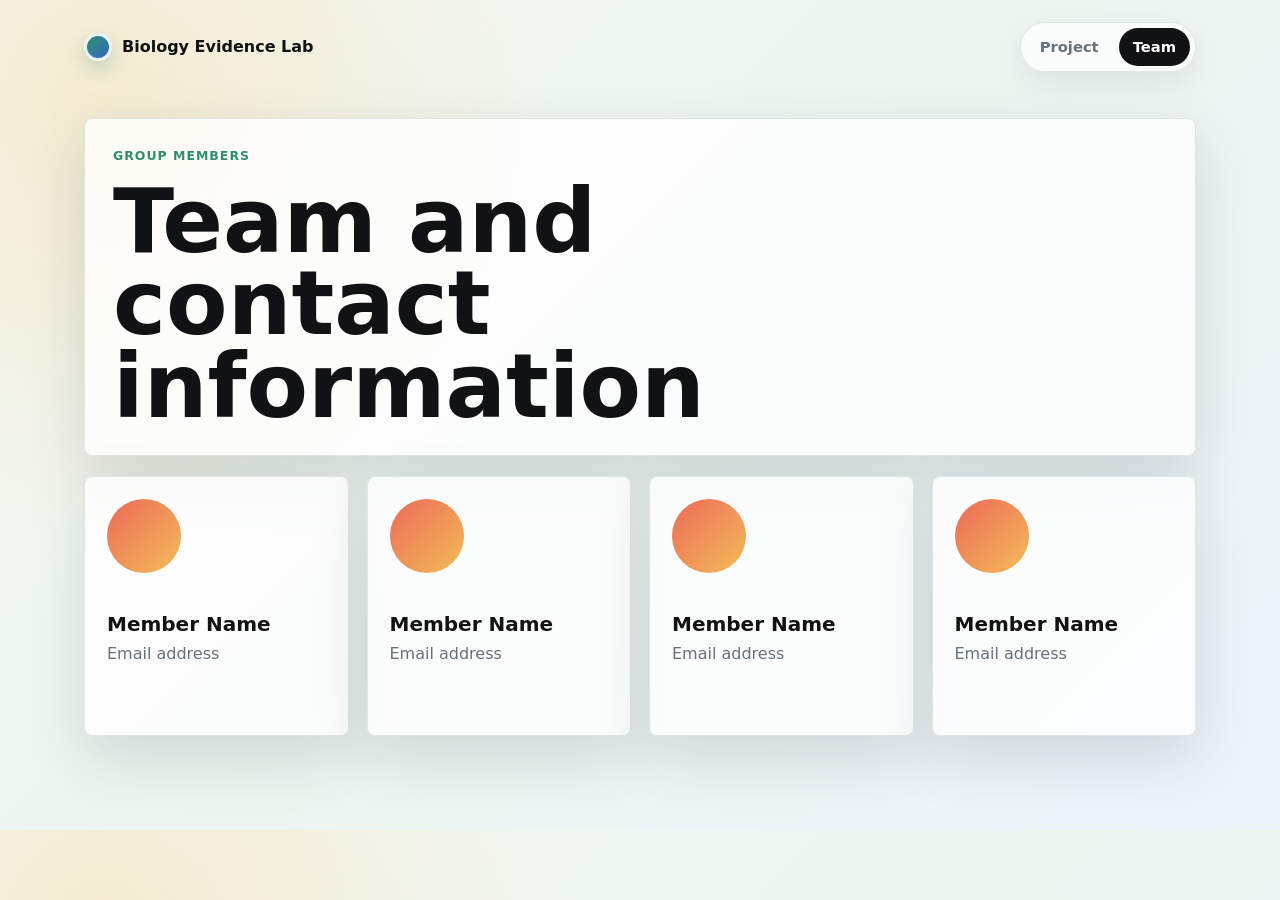
==== team.html @ 5bb8af8d "Build biology project site scaffold" ====
<!doctype html>
<html lang="en">
  <head>
    <meta charset="utf-8">
    <meta name="viewport" content="width=device-width, initial-scale=1">
    <title>Team | Biology Misinformation Project</title>
    <link rel="stylesheet" href="styles.css">
  </head>
  <body>
    <header class="site-header">
      <a class="brand" href="index.html">
        <span class="brand-mark"></span>
        <span>Biology Evidence Lab</span>
      </a>
      <nav class="nav-links" aria-label="Primary navigation">
        <a href="index.html">Project</a>
        <a href="team.html" aria-current="page">Team</a>
      </nav>
    </header>

    <main>
      <section class="page-hero">
        <p class="eyebrow">Group members</p>
        <h1>Team and contact information</h1>
      </section>

      <section class="team-grid" aria-label="Team member cards">
        <article class="member-card">
          <span class="member-avatar"></span>
          <h2>Member Name</h2>
          <p>Email address</p>
        </article>
        <article class="member-card">
          <span class="member-avatar"></span>
          <h2>Member Name</h2>
          <p>Email address</p>
        </article>
        <article class="member-card">
          <span class="member-avatar"></span>
          <h2>Member Name</h2>
          <p>Email address</p>
        </article>
        <article class="member-card">
          <span class="member-avatar"></span>
          <h2>Member Name</h2>
          <p>Email address</p>
        </article>
      </section>
    </main>
  </body>
</html>
---- styles.css ----
:root {
  --ink: #101214;
  --muted: #65717d;
  --paper: #f7f8f4;
  --panel: #ffffff;
  --line: #dce3df;
  --green: #2f8f6b;
  --blue: #3268c6;
  --coral: #ed6a5a;
  --gold: #f2bc57;
  --shadow: 0 22px 60px rgba(22, 35, 42, 0.14);
}

* {
  box-sizing: border-box;
}

html {
  scroll-behavior: smooth;
}

body {
  margin: 0;
  background:
    radial-gradient(circle at 8% 12%, rgba(242, 188, 87, 0.22), transparent 28rem),
    linear-gradient(135deg, #f7f8f4 0%, #edf5f0 48%, #eef3fb 100%);
  color: var(--ink);
  font-family: Inter, ui-sans-serif, system-ui, -apple-system, BlinkMacSystemFont, "Segoe UI", sans-serif;
  line-height: 1.5;
}

a {
  color: inherit;
  text-decoration: none;
}

.site-header {
  align-items: center;
  display: flex;
  justify-content: space-between;
  margin: 0 auto;
  max-width: 1160px;
  padding: 22px 24px;
}

.brand,
.nav-links {
  align-items: center;
  display: flex;
}

.brand {
  font-weight: 800;
  gap: 10px;
}

.brand-mark {
  background:
    linear-gradient(135deg, var(--green), var(--blue));
  border: 3px solid rgba(255, 255, 255, 0.9);
  border-radius: 999px;
  box-shadow: 0 8px 18px rgba(47, 143, 107, 0.28);
  height: 28px;
  width: 28px;
}

.nav-links {
  background: rgba(255, 255, 255, 0.7);
  border: 1px solid rgba(220, 227, 223, 0.8);
  border-radius: 999px;
  box-shadow: 0 12px 30px rgba(22, 35, 42, 0.08);
  gap: 6px;
  padding: 5px;
}

.nav-links a {
  border-radius: 999px;
  color: var(--muted);
  font-size: 0.92rem;
  font-weight: 750;
  padding: 8px 14px;
}

.nav-links a[aria-current="page"] {
  background: var(--ink);
  color: #fff;
}

main {
  margin: 0 auto;
  max-width: 1160px;
  padding: 24px;
}

.hero {
  align-items: stretch;
  display: grid;
  gap: 24px;
  grid-template-columns: minmax(0, 1.35fr) minmax(280px, 0.65fr);
  min-height: 520px;
}

.hero-content,
.hero-panel,
.page-hero,
.feature-panel,
.social-preview,
.content-card,
.member-card {
  background: rgba(255, 255, 255, 0.78);
  border: 1px solid rgba(220, 227, 223, 0.9);
  box-shadow: var(--shadow);
}

.hero-content {
  border-radius: 8px;
  display: flex;
  flex-direction: column;
  justify-content: center;
  overflow: hidden;
  padding: clamp(34px, 7vw, 76px);
  position: relative;
}

.hero-content::after {
  background:
    linear-gradient(90deg, var(--green), var(--blue), var(--coral), var(--gold));
  bottom: 0;
  content: "";
  height: 10px;
  left: 0;
  position: absolute;
  right: 0;
}

.eyebrow {
  color: var(--green);
  font-size: 0.78rem;
  font-weight: 850;
  letter-spacing: 0.08em;
  margin: 0 0 14px;
  text-transform: uppercase;
}

h1,
h2,
h3,
p {
  margin-top: 0;
}

h1 {
  font-size: clamp(3rem, 8vw, 6.7rem);
  letter-spacing: 0;
  line-height: 0.92;
  margin-bottom: 22px;
  max-width: 780px;
}

h2 {
  font-size: clamp(1.9rem, 4vw, 3.2rem);
  line-height: 1;
  margin-bottom: 0;
}

h3 {
  font-size: 1.25rem;
  margin-bottom: 18px;
}

.hero-copy {
  color: #3b4650;
  font-size: clamp(1.04rem, 2vw, 1.28rem);
  max-width: 660px;
}

.hero-actions {
  display: flex;
  flex-wrap: wrap;
  gap: 12px;
  margin-top: 22px;
}

.button {
  border-radius: 999px;
  font-weight: 850;
  padding: 12px 18px;
}

.button.primary {
  background: var(--ink);
  color: #fff;
}

.button.secondary {
  background: #fff;
  border: 1px solid var(--line);
  color: var(--ink);
}

.hero-panel {
  border-radius: 8px;
  display: grid;
  gap: 14px;
  padding: 20px;
}

.signal-card {
  background: linear-gradient(135deg, #ffffff, #f1f7f4);
  border: 1px solid var(--line);
  border-radius: 8px;
  display: flex;
  flex-direction: column;
  justify-content: space-between;
  min-height: 140px;
  padding: 18px;
}

.signal-label,
.card-number,
.metric-label,
.social-topbar small {
  color: var(--muted);
  font-size: 0.78rem;
  font-weight: 800;
  text-transform: uppercase;
}

.signal-value {
  font-size: 1.45rem;
  font-weight: 850;
}

.section-grid {
  display: grid;
  gap: 18px;
  grid-template-columns: repeat(2, minmax(0, 1fr));
  padding: 56px 0 24px;
}

.section-heading {
  grid-column: 1 / -1;
  margin-bottom: 6px;
}

.content-card {
  border-radius: 8px;
  min-height: 260px;
  padding: 24px;
}

.content-card.wide {
  grid-column: span 2;
}

.card-number {
  display: block;
  margin-bottom: 26px;
}

.placeholder-block,
.placeholder-line,
.reference-list span,
.social-footer span {
  background: linear-gradient(90deg, rgba(50, 104, 198, 0.12), rgba(47, 143, 107, 0.18));
  border-radius: 999px;
}

.placeholder-block {
  border-radius: 8px;
  height: 92px;
  margin-bottom: 20px;
}

.placeholder-line {
  height: 14px;
  margin-bottom: 12px;
  width: 100%;
}

.placeholder-line.medium {
  width: 72%;
}

.placeholder-line.short {
  width: 42%;
}

.metric-shell {
  align-items: center;
  border: 1px dashed rgba(47, 143, 107, 0.55);
  border-radius: 8px;
  display: flex;
  flex-direction: column;
  justify-content: center;
  min-height: 136px;
}

.metric-value {
  color: var(--blue);
  font-size: 3.4rem;
  font-weight: 900;
  line-height: 1;
}

.evidence-list {
  border: 1px solid var(--line);
  border-radius: 8px;
  overflow: hidden;
}

.evidence-row {
  display: grid;
  gap: 1px;
  grid-template-columns: 1.3fr 0.8fr 1.4fr;
}

.evidence-row span {
  background: #f3f7f5;
  color: var(--muted);
  font-size: 0.82rem;
  font-weight: 800;
  min-height: 48px;
  padding: 14px;
}

.evidence-row.empty span {
  background: #fff;
}

.split-section {
  display: grid;
  gap: 18px;
  grid-template-columns: 1fr 1fr;
  padding: 28px 0 70px;
}

.feature-panel,
.social-preview,
.page-hero {
  border-radius: 8px;
  padding: 28px;
}

.reference-list {
  margin: 28px 0 0;
  padding-left: 24px;
}

.reference-list li {
  color: var(--muted);
  margin-bottom: 18px;
  padding-left: 8px;
}

.reference-list span {
  display: block;
  height: 13px;
  margin-top: 6px;
  width: 86%;
}

.social-preview {
  background: #101214;
  color: #fff;
}

.social-topbar {
  align-items: center;
  display: flex;
  gap: 12px;
}

.avatar,
.member-avatar {
  background: linear-gradient(135deg, var(--coral), var(--gold));
  border-radius: 999px;
  display: inline-block;
}

.avatar {
  height: 42px;
  width: 42px;
}

.social-body {
  background: rgba(255, 255, 255, 0.08);
  border-radius: 8px;
  margin: 28px 0;
  padding: 28px;
}

.social-footer {
  display: flex;
  gap: 10px;
}

.social-footer span {
  height: 10px;
  width: 54px;
}

.page-hero {
  margin-bottom: 20px;
}

.page-hero h1 {
  font-size: clamp(2.7rem, 7vw, 5.7rem);
  margin-bottom: 0;
}

.team-grid {
  display: grid;
  gap: 18px;
  grid-template-columns: repeat(4, minmax(0, 1fr));
  padding-bottom: 70px;
}

.member-card {
  border-radius: 8px;
  min-height: 260px;
  padding: 22px;
}

.member-avatar {
  height: 74px;
  margin-bottom: 34px;
  width: 74px;
}

.member-card h2 {
  font-size: 1.25rem;
  margin-bottom: 8px;
}

.member-card p {
  color: var(--muted);
  margin-bottom: 0;
}

@media (max-width: 860px) {
  .hero,
  .section-grid,
  .split-section,
  .team-grid {
    grid-template-columns: 1fr;
  }

  .content-card.wide {
    grid-column: auto;
  }

  .hero {
    min-height: auto;
  }
}

@media (max-width: 620px) {
  .site-header {
    align-items: flex-start;
    flex-direction: column;
    gap: 16px;
  }

  main {
    padding: 14px;
  }

  .hero-content,
  .hero-panel,
  .feature-panel,
  .social-preview,
  .page-hero,
  .content-card,
  .member-card {
    padding: 20px;
  }

  h1 {
    font-size: 3rem;
  }

  .evidence-row {
    grid-template-columns: 1fr;
  }
}
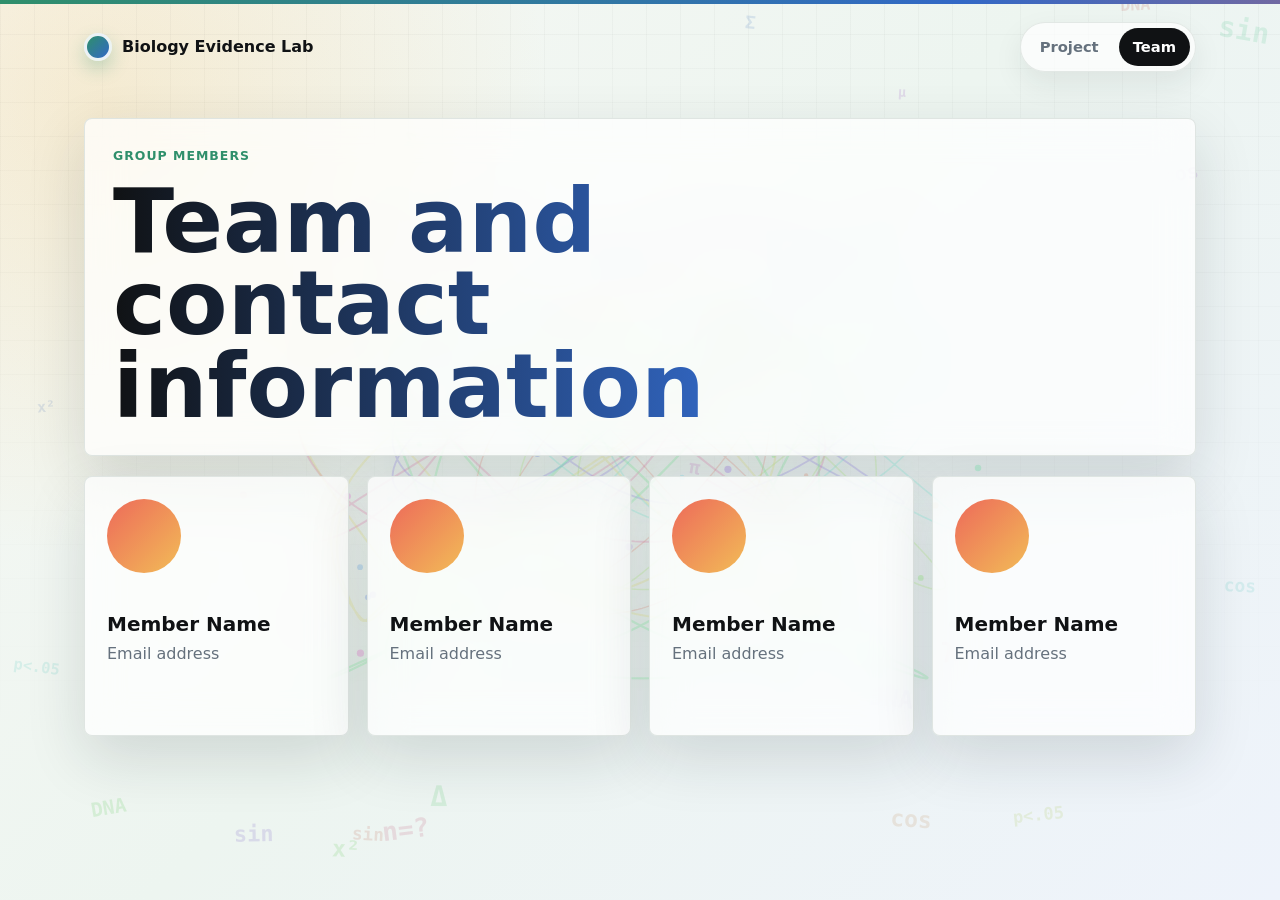
==== commit ad4453ba: "Add generative math visuals" ====
--- a/team.html
+++ b/team.html
@@ -7,6 +7,7 @@
     <link rel="stylesheet" href="styles.css">
   </head>
   <body>
+    <canvas id="mathscape" aria-hidden="true"></canvas>
     <header class="site-header">
       <a class="brand" href="index.html">
         <span class="brand-mark"></span>
@@ -47,5 +48,6 @@
         </article>
       </section>
     </main>
+    <script src="mathscape.js"></script>
   </body>
 </html>
--- a/styles.css
+++ b/styles.css
@@ -27,6 +27,45 @@
   color: var(--ink);
   font-family: Inter, ui-sans-serif, system-ui, -apple-system, BlinkMacSystemFont, "Segoe UI", sans-serif;
   line-height: 1.5;
+  min-height: 100vh;
+  overflow-x: hidden;
+}
+
+#mathscape {
+  height: 100%;
+  inset: 0;
+  mix-blend-mode: multiply;
+  opacity: 0.72;
+  pointer-events: none;
+  position: fixed;
+  width: 100%;
+  z-index: 0;
+}
+
+body::before {
+  background-image:
+    linear-gradient(rgba(16, 18, 20, 0.04) 1px, transparent 1px),
+    linear-gradient(90deg, rgba(16, 18, 20, 0.04) 1px, transparent 1px);
+  background-size: 34px 34px;
+  content: "";
+  inset: 0;
+  mask-image: linear-gradient(to bottom, rgba(0, 0, 0, 0.7), transparent 85%);
+  pointer-events: none;
+  position: fixed;
+  z-index: 0;
+}
+
+body::after {
+  animation: spectrum-drift 18s linear infinite;
+  background: linear-gradient(90deg, var(--green), var(--blue), var(--coral), var(--gold), var(--green));
+  background-size: 300% 100%;
+  content: "";
+  height: 4px;
+  left: 0;
+  position: fixed;
+  right: 0;
+  top: 0;
+  z-index: 4;
 }
 
 a {
@@ -41,6 +80,8 @@
   margin: 0 auto;
   max-width: 1160px;
   padding: 22px 24px;
+  position: relative;
+  z-index: 2;
 }
 
 .brand,
@@ -55,6 +96,7 @@
 }
 
 .brand-mark {
+  animation: nucleus-spin 7s linear infinite;
   background:
     linear-gradient(135deg, var(--green), var(--blue));
   border: 3px solid rgba(255, 255, 255, 0.9);
@@ -90,6 +132,8 @@
   margin: 0 auto;
   max-width: 1160px;
   padding: 24px;
+  position: relative;
+  z-index: 1;
 }
 
 .hero {
@@ -107,9 +151,11 @@
 .social-preview,
 .content-card,
 .member-card {
-  background: rgba(255, 255, 255, 0.78);
+  backdrop-filter: blur(18px) saturate(1.18);
+  background: rgba(255, 255, 255, 0.74);
   border: 1px solid rgba(220, 227, 223, 0.9);
   box-shadow: var(--shadow);
+  transform-style: preserve-3d;
 }
 
 .hero-content {
@@ -123,8 +169,10 @@
 }
 
 .hero-content::after {
+  animation: spectrum-drift 10s linear infinite;
   background:
     linear-gradient(90deg, var(--green), var(--blue), var(--coral), var(--gold));
+  background-size: 300% 100%;
   bottom: 0;
   content: "";
   height: 10px;
@@ -150,6 +198,11 @@
 }
 
 h1 {
+  background: linear-gradient(90deg, #101214, #3268c6, #2f8f6b, #101214);
+  background-size: 240% 100%;
+  -webkit-background-clip: text;
+  animation: title-spectrum 9s ease-in-out infinite;
+  color: transparent;
   font-size: clamp(3rem, 8vw, 6.7rem);
   letter-spacing: 0;
   line-height: 0.92;
@@ -185,6 +238,12 @@
   border-radius: 999px;
   font-weight: 850;
   padding: 12px 18px;
+  transition: transform 160ms ease, box-shadow 160ms ease, background 160ms ease;
+}
+
+.button:hover {
+  box-shadow: 0 14px 30px rgba(50, 104, 198, 0.2);
+  transform: translateY(-2px);
 }
 
 .button.primary {
@@ -214,6 +273,29 @@
   justify-content: space-between;
   min-height: 140px;
   padding: 18px;
+  position: relative;
+  overflow: hidden;
+}
+
+.signal-card::before,
+.content-card::before,
+.member-card::before {
+  background: radial-gradient(circle, rgba(255, 255, 255, 0.9), transparent 62%);
+  content: "";
+  height: 120px;
+  opacity: 0;
+  pointer-events: none;
+  position: absolute;
+  right: -44px;
+  top: -44px;
+  transition: opacity 200ms ease;
+  width: 120px;
+}
+
+.signal-card:hover::before,
+.content-card:hover::before,
+.member-card:hover::before {
+  opacity: 1;
 }
 
 .signal-label,
@@ -262,7 +344,9 @@
 .placeholder-line,
 .reference-list span,
 .social-footer span {
+  animation: placeholder-wave 4s ease-in-out infinite;
   background: linear-gradient(90deg, rgba(50, 104, 198, 0.12), rgba(47, 143, 107, 0.18));
+  background-size: 220% 100%;
   border-radius: 999px;
 }
 
@@ -297,6 +381,7 @@
 }
 
 .metric-value {
+  animation: metric-pulse 3.5s ease-in-out infinite;
   color: var(--blue);
   font-size: 3.4rem;
   font-weight: 900;
@@ -361,8 +446,24 @@
 }
 
 .social-preview {
-  background: #101214;
+  background:
+    radial-gradient(circle at 20% 20%, rgba(237, 106, 90, 0.35), transparent 12rem),
+    radial-gradient(circle at 82% 70%, rgba(50, 104, 198, 0.35), transparent 13rem),
+    #101214;
   color: #fff;
+  overflow: hidden;
+  position: relative;
+}
+
+.social-preview::before {
+  animation: scanline 5s linear infinite;
+  background: linear-gradient(transparent, rgba(255, 255, 255, 0.16), transparent);
+  content: "";
+  height: 35%;
+  left: 0;
+  position: absolute;
+  right: 0;
+  top: -40%;
 }
 
 .social-topbar {
@@ -423,9 +524,83 @@
 }
 
 .member-avatar {
+  animation: nucleus-spin 8s linear infinite reverse;
   height: 74px;
   margin-bottom: 34px;
   width: 74px;
+}
+
+@keyframes spectrum-drift {
+  0% {
+    background-position: 0% 50%;
+  }
+
+  100% {
+    background-position: 300% 50%;
+  }
+}
+
+@keyframes title-spectrum {
+  0%,
+  100% {
+    background-position: 0% 50%;
+  }
+
+  50% {
+    background-position: 100% 50%;
+  }
+}
+
+@keyframes placeholder-wave {
+  0%,
+  100% {
+    background-position: 0% 50%;
+  }
+
+  50% {
+    background-position: 100% 50%;
+  }
+}
+
+@keyframes metric-pulse {
+  0%,
+  100% {
+    filter: hue-rotate(0deg);
+    transform: scale(1);
+  }
+
+  50% {
+    filter: hue-rotate(80deg);
+    transform: scale(1.04);
+  }
+}
+
+@keyframes nucleus-spin {
+  to {
+    filter: hue-rotate(360deg);
+    transform: rotate(360deg);
+  }
+}
+
+@keyframes scanline {
+  to {
+    top: 115%;
+  }
+}
+
+@media (prefers-reduced-motion: reduce) {
+  *,
+  *::before,
+  *::after {
+    animation-duration: 1ms !important;
+    animation-iteration-count: 1 !important;
+    scroll-behavior: auto !important;
+    transition-duration: 1ms !important;
+  }
+
+  #mathscape {
+    display: none;
+  }
 }
 
 .member-card h2 {
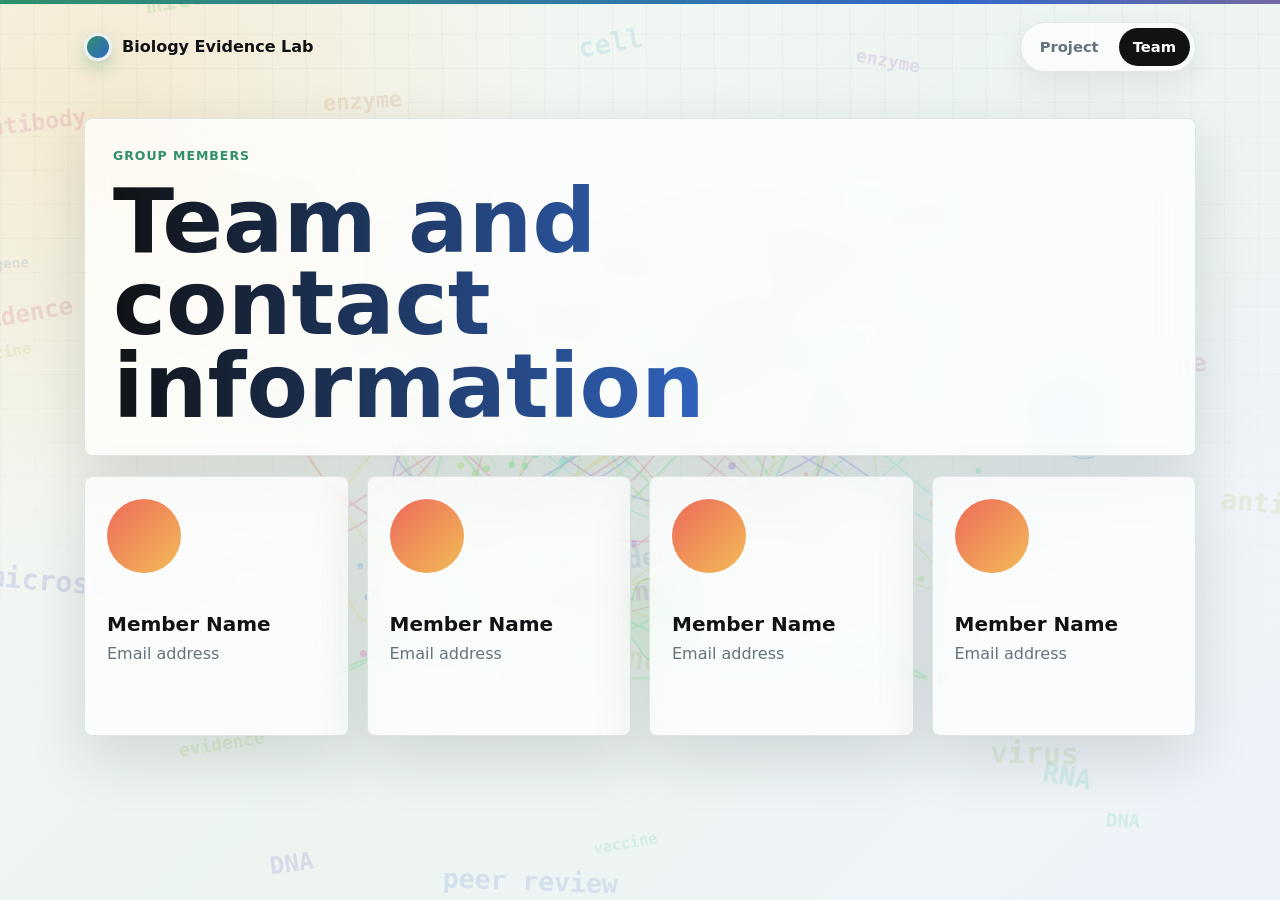
==== commit 20bc6982: "Rename animation to biology theme" ====
--- a/team.html
+++ b/team.html
@@ -7,7 +7,7 @@
     <link rel="stylesheet" href="styles.css">
   </head>
   <body>
-    <canvas id="mathscape" aria-hidden="true"></canvas>
+    <canvas id="bioscape" aria-hidden="true"></canvas>
     <header class="site-header">
       <a class="brand" href="index.html">
         <span class="brand-mark"></span>
@@ -48,6 +48,6 @@
         </article>
       </section>
     </main>
-    <script src="mathscape.js"></script>
+    <script src="bioscape.js?v=2"></script>
   </body>
 </html>
--- a/styles.css
+++ b/styles.css
@@ -31,7 +31,7 @@
   overflow-x: hidden;
 }
 
-#mathscape {
+#bioscape {
   height: 100%;
   inset: 0;
   mix-blend-mode: multiply;
@@ -598,7 +598,7 @@
     transition-duration: 1ms !important;
   }
 
-  #mathscape {
+  #bioscape {
     display: none;
   }
 }
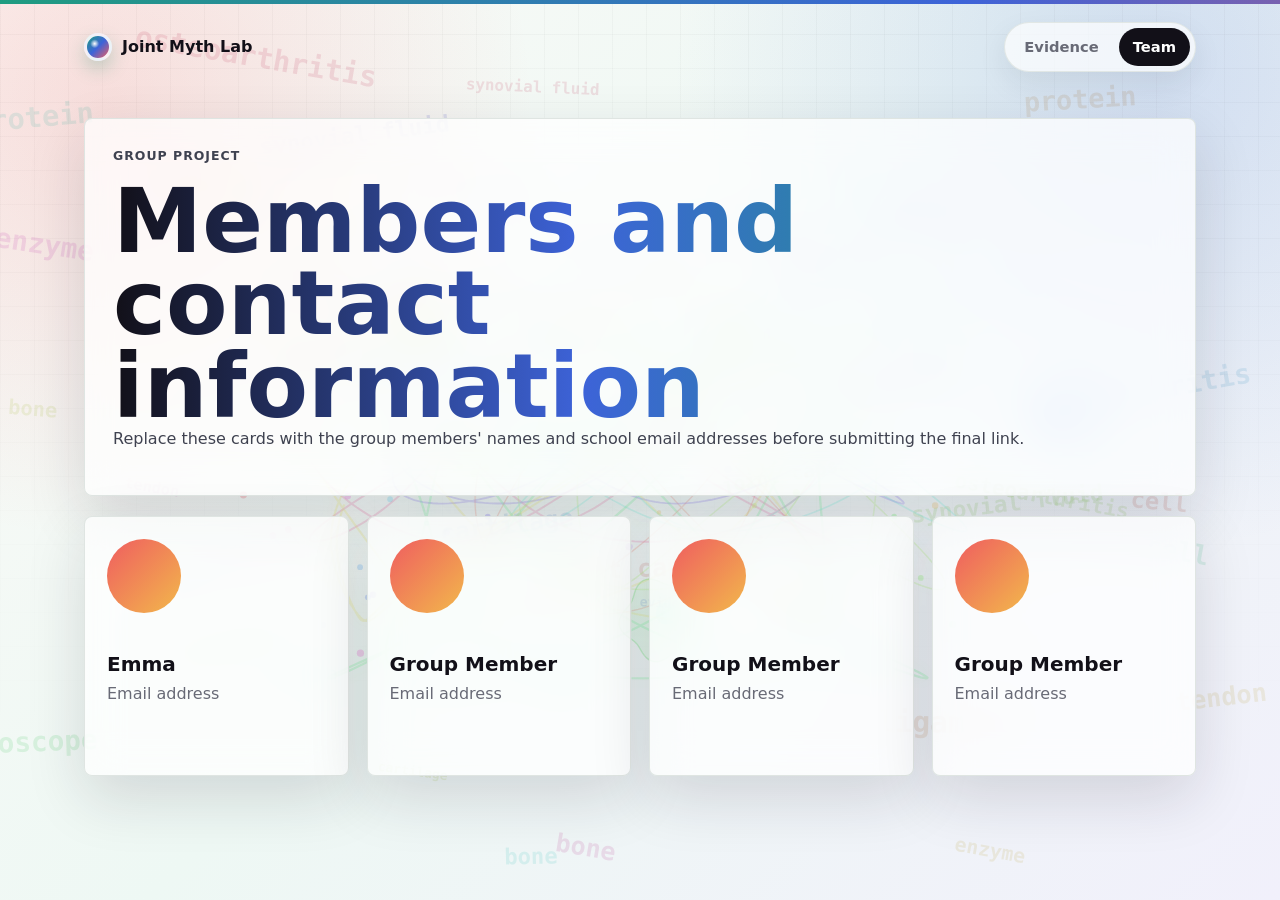
==== commit 90670b8c: "Build knuckle cracking myth project" ====
--- a/team.html
+++ b/team.html
@@ -3,7 +3,7 @@
   <head>
     <meta charset="utf-8">
     <meta name="viewport" content="width=device-width, initial-scale=1">
-    <title>Team | Biology Misinformation Project</title>
+    <title>Team | Joint Myth Lab</title>
     <link rel="stylesheet" href="styles.css">
   </head>
   <body>
@@ -11,43 +11,44 @@
     <header class="site-header">
       <a class="brand" href="index.html">
         <span class="brand-mark"></span>
-        <span>Biology Evidence Lab</span>
+        <span>Joint Myth Lab</span>
       </a>
       <nav class="nav-links" aria-label="Primary navigation">
-        <a href="index.html">Project</a>
+        <a href="index.html">Evidence</a>
         <a href="team.html" aria-current="page">Team</a>
       </nav>
     </header>
 
     <main>
       <section class="page-hero">
-        <p class="eyebrow">Group members</p>
-        <h1>Team and contact information</h1>
+        <p class="eyebrow">Group project</p>
+        <h1>Members and contact information</h1>
+        <p>Replace these cards with the group members' names and school email addresses before submitting the final link.</p>
       </section>
 
       <section class="team-grid" aria-label="Team member cards">
         <article class="member-card">
           <span class="member-avatar"></span>
-          <h2>Member Name</h2>
+          <h2>Emma</h2>
           <p>Email address</p>
         </article>
         <article class="member-card">
           <span class="member-avatar"></span>
-          <h2>Member Name</h2>
+          <h2>Group Member</h2>
           <p>Email address</p>
         </article>
         <article class="member-card">
           <span class="member-avatar"></span>
-          <h2>Member Name</h2>
+          <h2>Group Member</h2>
           <p>Email address</p>
         </article>
         <article class="member-card">
           <span class="member-avatar"></span>
-          <h2>Member Name</h2>
+          <h2>Group Member</h2>
           <p>Email address</p>
         </article>
       </section>
     </main>
-    <script src="bioscape.js?v=2"></script>
+    <script src="bioscape.js?v=3"></script>
   </body>
 </html>
--- a/styles.css
+++ b/styles.css
@@ -1,14 +1,15 @@
 :root {
-  --ink: #101214;
-  --muted: #65717d;
-  --paper: #f7f8f4;
+  --ink: #121018;
+  --muted: #686a76;
+  --paper: #f8f7fb;
   --panel: #ffffff;
-  --line: #dce3df;
-  --green: #2f8f6b;
-  --blue: #3268c6;
-  --coral: #ed6a5a;
-  --gold: #f2bc57;
-  --shadow: 0 22px 60px rgba(22, 35, 42, 0.14);
+  --line: #e2dfeb;
+  --green: #1f9c80;
+  --blue: #3d63d8;
+  --coral: #ef5d60;
+  --gold: #f2b84b;
+  --violet: #805ad5;
+  --shadow: 0 22px 60px rgba(29, 24, 46, 0.14);
 }
 
 * {
@@ -22,8 +23,9 @@
 body {
   margin: 0;
   background:
-    radial-gradient(circle at 8% 12%, rgba(242, 188, 87, 0.22), transparent 28rem),
-    linear-gradient(135deg, #f7f8f4 0%, #edf5f0 48%, #eef3fb 100%);
+    radial-gradient(circle at 8% 12%, rgba(239, 93, 96, 0.18), transparent 27rem),
+    radial-gradient(circle at 90% 8%, rgba(61, 99, 216, 0.17), transparent 30rem),
+    linear-gradient(135deg, #fbfaf7 0%, #eef8f4 48%, #f1f0fb 100%);
   color: var(--ink);
   font-family: Inter, ui-sans-serif, system-ui, -apple-system, BlinkMacSystemFont, "Segoe UI", sans-serif;
   line-height: 1.5;
@@ -98,7 +100,8 @@
 .brand-mark {
   animation: nucleus-spin 7s linear infinite;
   background:
-    linear-gradient(135deg, var(--green), var(--blue));
+    radial-gradient(circle at 35% 35%, #fff, transparent 22%),
+    linear-gradient(135deg, var(--green), var(--blue), var(--coral));
   border: 3px solid rgba(255, 255, 255, 0.9);
   border-radius: 999px;
   box-shadow: 0 8px 18px rgba(47, 143, 107, 0.28);
@@ -171,7 +174,7 @@
 .hero-content::after {
   animation: spectrum-drift 10s linear infinite;
   background:
-    linear-gradient(90deg, var(--green), var(--blue), var(--coral), var(--gold));
+    linear-gradient(90deg, var(--green), var(--blue), var(--violet), var(--coral), var(--gold));
   background-size: 300% 100%;
   bottom: 0;
   content: "";
@@ -198,7 +201,7 @@
 }
 
 h1 {
-  background: linear-gradient(90deg, #101214, #3268c6, #2f8f6b, #101214);
+  background: linear-gradient(90deg, #121018, #3d63d8, #1f9c80, #ef5d60, #121018);
   background-size: 240% 100%;
   -webkit-background-clip: text;
   animation: title-spectrum 9s ease-in-out infinite;
@@ -227,6 +230,12 @@
   max-width: 660px;
 }
 
+.hero-content p:not(.eyebrow),
+.content-card p,
+.page-hero p {
+  color: #3f4250;
+}
+
 .hero-actions {
   display: flex;
   flex-wrap: wrap;
@@ -265,7 +274,9 @@
 }
 
 .signal-card {
-  background: linear-gradient(135deg, #ffffff, #f1f7f4);
+  background:
+    linear-gradient(135deg, rgba(255, 255, 255, 0.96), rgba(242, 248, 245, 0.9)),
+    radial-gradient(circle at 90% 10%, rgba(239, 93, 96, 0.14), transparent 8rem);
   border: 1px solid var(--line);
   border-radius: 8px;
   display: flex;
@@ -275,6 +286,39 @@
   padding: 18px;
   position: relative;
   overflow: hidden;
+}
+
+.myth-strip {
+  display: grid;
+  gap: 14px;
+  grid-template-columns: repeat(3, minmax(0, 1fr));
+  padding: 24px 0 10px;
+}
+
+.myth-strip article {
+  backdrop-filter: blur(16px) saturate(1.15);
+  background: rgba(18, 16, 24, 0.88);
+  border: 1px solid rgba(255, 255, 255, 0.18);
+  border-radius: 8px;
+  box-shadow: 0 18px 48px rgba(29, 24, 46, 0.18);
+  color: #fff;
+  min-height: 145px;
+  padding: 18px;
+}
+
+.myth-strip strong {
+  color: #bdf7df;
+  display: block;
+  font-size: 0.82rem;
+  letter-spacing: 0.08em;
+  margin-bottom: 18px;
+  text-transform: uppercase;
+}
+
+.myth-strip span {
+  color: rgba(255, 255, 255, 0.82);
+  display: block;
+  font-size: 1rem;
 }
 
 .signal-card::before,
@@ -329,6 +373,8 @@
   border-radius: 8px;
   min-height: 260px;
   padding: 24px;
+  position: relative;
+  overflow: hidden;
 }
 
 .content-card.wide {
@@ -380,6 +426,23 @@
   min-height: 136px;
 }
 
+.data-card {
+  background:
+    linear-gradient(135deg, rgba(255, 255, 255, 0.76), rgba(244, 249, 255, 0.72)),
+    radial-gradient(circle at 75% 20%, rgba(61, 99, 216, 0.18), transparent 12rem);
+}
+
+.metric-stack {
+  display: grid;
+  gap: 16px;
+}
+
+.metric-stack > div {
+  border: 1px dashed rgba(31, 156, 128, 0.5);
+  border-radius: 8px;
+  padding: 18px;
+}
+
 .metric-value {
   animation: metric-pulse 3.5s ease-in-out infinite;
   color: var(--blue);
@@ -397,20 +460,24 @@
 .evidence-row {
   display: grid;
   gap: 1px;
-  grid-template-columns: 1.3fr 0.8fr 1.4fr;
+  grid-template-columns: 1.05fr 0.75fr 1.45fr;
 }
 
 .evidence-row span {
   background: #f3f7f5;
   color: var(--muted);
-  font-size: 0.82rem;
-  font-weight: 800;
+  font-size: 0.9rem;
+  font-weight: 650;
   min-height: 48px;
   padding: 14px;
 }
 
-.evidence-row.empty span {
-  background: #fff;
+.evidence-row:first-child span {
+  color: var(--ink);
+  font-size: 0.78rem;
+  font-weight: 850;
+  letter-spacing: 0.06em;
+  text-transform: uppercase;
 }
 
 .split-section {
@@ -433,9 +500,18 @@
 }
 
 .reference-list li {
-  color: var(--muted);
+  color: #41444f;
   margin-bottom: 18px;
   padding-left: 8px;
+}
+
+.reference-list a {
+  color: var(--blue);
+  font-weight: 800;
+  overflow-wrap: anywhere;
+  text-decoration: underline;
+  text-decoration-thickness: 2px;
+  text-underline-offset: 3px;
 }
 
 .reference-list span {
@@ -491,6 +567,20 @@
   padding: 28px;
 }
 
+.social-body p {
+  color: rgba(255, 255, 255, 0.88);
+  margin-bottom: 14px;
+}
+
+.social-body p:last-child {
+  margin-bottom: 0;
+}
+
+.hashtags {
+  color: #bdf7df !important;
+  font-weight: 800;
+}
+
 .social-footer {
   display: flex;
   gap: 10px;
@@ -617,7 +707,8 @@
   .hero,
   .section-grid,
   .split-section,
-  .team-grid {
+  .team-grid,
+  .myth-strip {
     grid-template-columns: 1fr;
   }
 
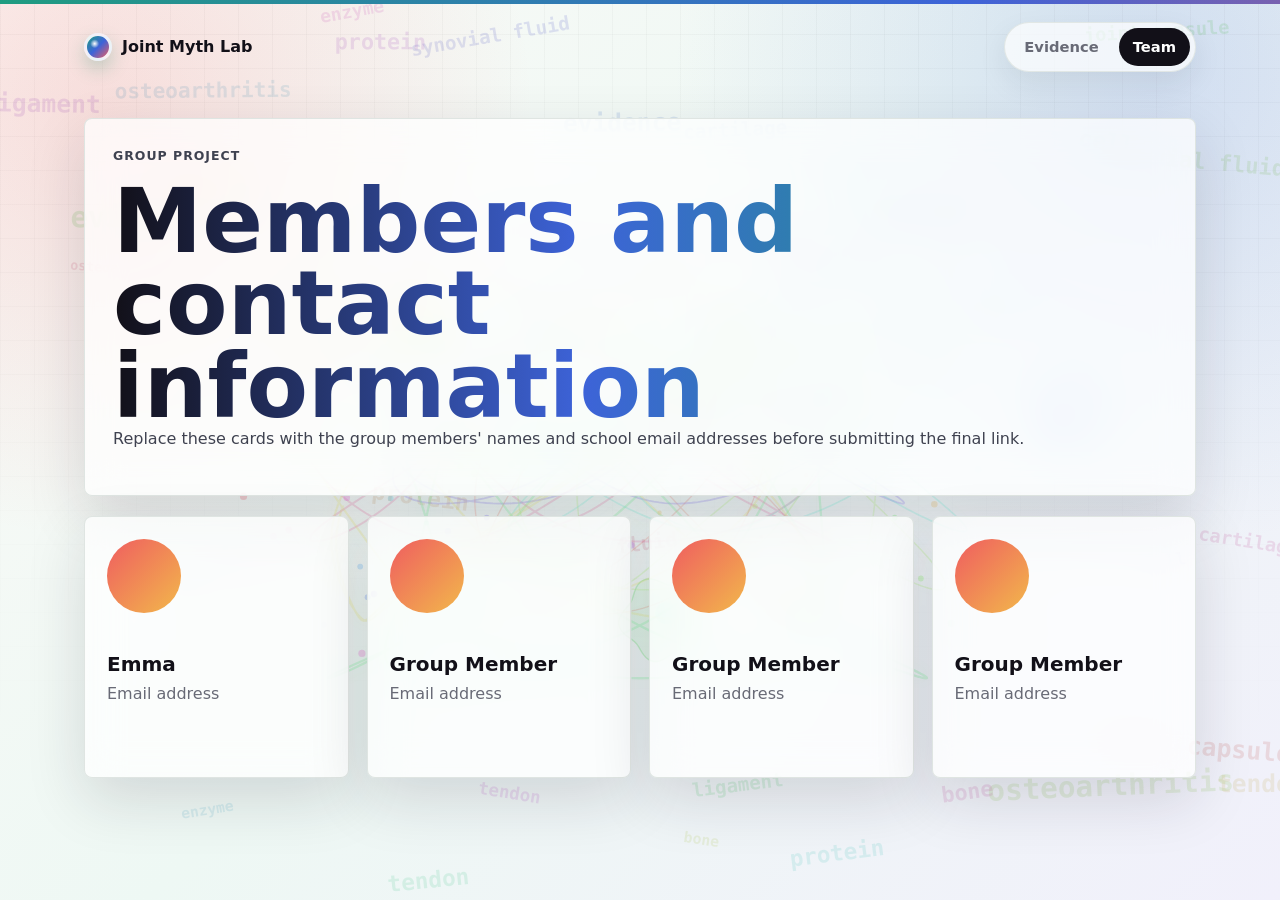
==== commit d1836d6e: "Add flippable evidence cards" ====
--- a/team.html
+++ b/team.html
@@ -27,28 +27,28 @@
       </section>
 
       <section class="team-grid" aria-label="Team member cards">
-        <article class="member-card">
+        <article class="member-card flip-card" data-back-title="Project role" data-back="Add this member's research, writing, design, or presentation role here before the final submission.">
           <span class="member-avatar"></span>
           <h2>Emma</h2>
           <p>Email address</p>
         </article>
-        <article class="member-card">
+        <article class="member-card flip-card" data-back-title="Project role" data-back="Add this member's research, writing, design, or presentation role here before the final submission.">
           <span class="member-avatar"></span>
           <h2>Group Member</h2>
           <p>Email address</p>
         </article>
-        <article class="member-card">
+        <article class="member-card flip-card" data-back-title="Project role" data-back="Add this member's research, writing, design, or presentation role here before the final submission.">
           <span class="member-avatar"></span>
           <h2>Group Member</h2>
           <p>Email address</p>
         </article>
-        <article class="member-card">
+        <article class="member-card flip-card" data-back-title="Project role" data-back="Add this member's research, writing, design, or presentation role here before the final submission.">
           <span class="member-avatar"></span>
           <h2>Group Member</h2>
           <p>Email address</p>
         </article>
       </section>
     </main>
-    <script src="bioscape.js?v=3"></script>
+    <script src="bioscape.js?v=4"></script>
   </body>
 </html>
--- a/styles.css
+++ b/styles.css
@@ -161,6 +161,72 @@
   transform-style: preserve-3d;
 }
 
+.flip-card {
+  cursor: pointer;
+  perspective: 1200px;
+}
+
+.flip-card:focus-visible {
+  outline: 3px solid rgba(61, 99, 216, 0.7);
+  outline-offset: 4px;
+}
+
+.flip-card .card-inner {
+  border-radius: inherit;
+  display: grid;
+  min-height: inherit;
+  transform-style: preserve-3d;
+  transition: transform 620ms cubic-bezier(0.2, 0.8, 0.2, 1);
+}
+
+.flip-card.is-flipped .card-inner {
+  transform: rotateY(180deg);
+}
+
+.card-face {
+  backface-visibility: hidden;
+  border-radius: inherit;
+  grid-area: 1 / 1;
+  min-height: inherit;
+}
+
+.card-face.back {
+  align-items: flex-start;
+  background:
+    radial-gradient(circle at 20% 20%, rgba(189, 247, 223, 0.32), transparent 12rem),
+    linear-gradient(135deg, #17141f, #263f54);
+  color: #fff;
+  display: flex;
+  flex-direction: column;
+  justify-content: center;
+  padding: 24px;
+  transform: rotateY(180deg);
+}
+
+.card-face.back strong {
+  color: #bdf7df;
+  display: block;
+  font-size: 0.8rem;
+  letter-spacing: 0.08em;
+  margin-bottom: 18px;
+  text-transform: uppercase;
+}
+
+.card-face.back p {
+  color: rgba(255, 255, 255, 0.86);
+  font-size: 1.02rem;
+  margin: 0;
+}
+
+.flip-hint {
+  color: rgba(255, 255, 255, 0.56);
+  font-size: 0.72rem;
+  font-weight: 800;
+  letter-spacing: 0.08em;
+  margin-top: 24px;
+  text-transform: uppercase;
+}
+
 .hero-content {
   border-radius: 8px;
   display: flex;
@@ -286,6 +352,36 @@
   padding: 18px;
   position: relative;
   overflow: hidden;
+}
+
+.signal-card.flip-card,
+.content-card.flip-card,
+.member-card.flip-card,
+.myth-strip .flip-card,
+.feature-panel.flip-card,
+.social-preview.flip-card {
+  padding: 0;
+}
+
+.signal-card .card-face.front,
+.content-card .card-face.front,
+.member-card .card-face.front,
+.myth-strip .card-face.front {
+  padding: 18px;
+}
+
+.content-card .card-face.front,
+.member-card .card-face.front {
+  padding: 24px;
+}
+
+.member-card .card-face.front {
+  padding: 22px;
+}
+
+.feature-panel .card-face.front,
+.social-preview .card-face.front {
+  padding: 28px;
 }
 
 .myth-strip {
@@ -522,24 +618,23 @@
 }
 
 .social-preview {
-  background:
-    radial-gradient(circle at 20% 20%, rgba(237, 106, 90, 0.35), transparent 12rem),
-    radial-gradient(circle at 82% 70%, rgba(50, 104, 198, 0.35), transparent 13rem),
-    #101214;
-  color: #fff;
+  background: #ffffff;
+  border: 1px solid rgba(226, 223, 235, 0.95);
+  color: var(--ink);
   overflow: hidden;
   position: relative;
 }
 
 .social-preview::before {
-  animation: scanline 5s linear infinite;
-  background: linear-gradient(transparent, rgba(255, 255, 255, 0.16), transparent);
+  animation: spectrum-drift 12s linear infinite;
+  background: linear-gradient(90deg, var(--green), var(--blue), var(--violet), var(--coral), var(--gold));
+  background-size: 300% 100%;
   content: "";
-  height: 35%;
+  height: 8px;
   left: 0;
   position: absolute;
   right: 0;
-  top: -40%;
+  top: 0;
 }
 
 .social-topbar {
@@ -561,14 +656,23 @@
 }
 
 .social-body {
-  background: rgba(255, 255, 255, 0.08);
-  border-radius: 8px;
-  margin: 28px 0;
+  background:
+    radial-gradient(circle at 92% 12%, rgba(239, 93, 96, 0.16), transparent 9rem),
+    linear-gradient(135deg, rgba(244, 250, 247, 0.95), rgba(246, 246, 255, 0.96));
+  border: 1px solid var(--line);
+  border-radius: 8px;
+  margin: 24px 0 0;
   padding: 28px;
 }
 
+.social-body h3 {
+  font-size: clamp(1.7rem, 3.5vw, 2.6rem);
+  line-height: 1;
+  margin: 12px 0 18px;
+}
+
 .social-body p {
-  color: rgba(255, 255, 255, 0.88);
+  color: #3f4250;
   margin-bottom: 14px;
 }
 
@@ -577,8 +681,20 @@
 }
 
 .hashtags {
-  color: #bdf7df !important;
+  color: var(--blue) !important;
   font-weight: 800;
+}
+
+.post-badge {
+  background: var(--ink);
+  border-radius: 999px;
+  color: #fff;
+  display: inline-flex;
+  font-size: 0.76rem;
+  font-weight: 850;
+  letter-spacing: 0.08em;
+  padding: 7px 10px;
+  text-transform: uppercase;
 }
 
 .social-footer {
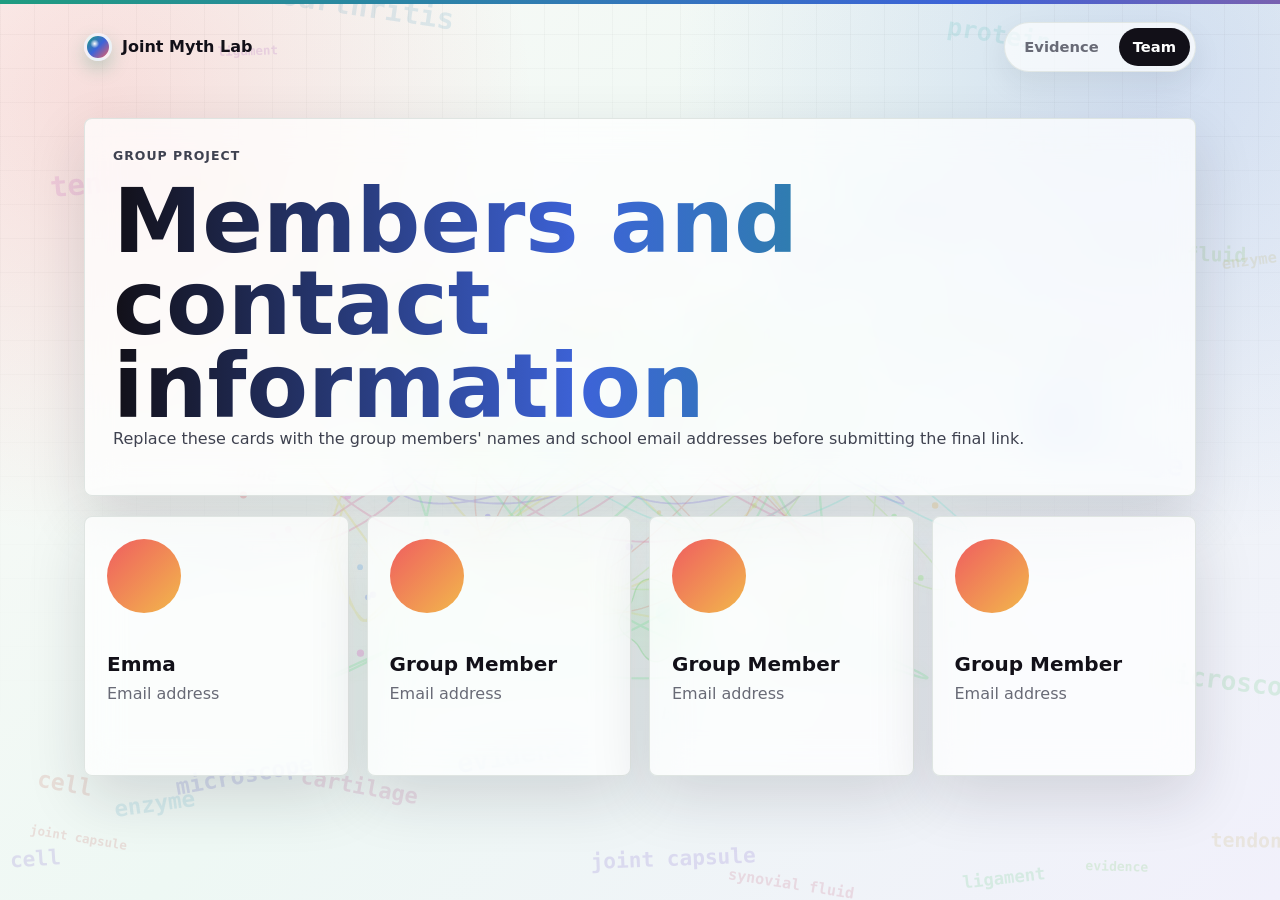
==== commit 97b46cea: "Revert "Add flippable evidence cards" This reverts commit d1836d6ed3af848fc0da6f92c862c431d9fc77da." ====
--- a/team.html
+++ b/team.html
@@ -27,28 +27,28 @@
       </section>
 
       <section class="team-grid" aria-label="Team member cards">
-        <article class="member-card flip-card" data-back-title="Project role" data-back="Add this member's research, writing, design, or presentation role here before the final submission.">
+        <article class="member-card">
           <span class="member-avatar"></span>
           <h2>Emma</h2>
           <p>Email address</p>
         </article>
-        <article class="member-card flip-card" data-back-title="Project role" data-back="Add this member's research, writing, design, or presentation role here before the final submission.">
+        <article class="member-card">
           <span class="member-avatar"></span>
           <h2>Group Member</h2>
           <p>Email address</p>
         </article>
-        <article class="member-card flip-card" data-back-title="Project role" data-back="Add this member's research, writing, design, or presentation role here before the final submission.">
+        <article class="member-card">
           <span class="member-avatar"></span>
           <h2>Group Member</h2>
           <p>Email address</p>
         </article>
-        <article class="member-card flip-card" data-back-title="Project role" data-back="Add this member's research, writing, design, or presentation role here before the final submission.">
+        <article class="member-card">
           <span class="member-avatar"></span>
           <h2>Group Member</h2>
           <p>Email address</p>
         </article>
       </section>
     </main>
-    <script src="bioscape.js?v=4"></script>
+    <script src="bioscape.js?v=3"></script>
   </body>
 </html>
--- a/styles.css
+++ b/styles.css
@@ -161,72 +161,6 @@
   transform-style: preserve-3d;
 }
 
-.flip-card {
-  cursor: pointer;
-  perspective: 1200px;
-}
-
-.flip-card:focus-visible {
-  outline: 3px solid rgba(61, 99, 216, 0.7);
-  outline-offset: 4px;
-}
-
-.flip-card .card-inner {
-  border-radius: inherit;
-  display: grid;
-  min-height: inherit;
-  transform-style: preserve-3d;
-  transition: transform 620ms cubic-bezier(0.2, 0.8, 0.2, 1);
-}
-
-.flip-card.is-flipped .card-inner {
-  transform: rotateY(180deg);
-}
-
-.card-face {
-  backface-visibility: hidden;
-  border-radius: inherit;
-  grid-area: 1 / 1;
-  min-height: inherit;
-}
-
-.card-face.back {
-  align-items: flex-start;
-  background:
-    radial-gradient(circle at 20% 20%, rgba(189, 247, 223, 0.32), transparent 12rem),
-    linear-gradient(135deg, #17141f, #263f54);
-  color: #fff;
-  display: flex;
-  flex-direction: column;
-  justify-content: center;
-  padding: 24px;
-  transform: rotateY(180deg);
-}
-
-.card-face.back strong {
-  color: #bdf7df;
-  display: block;
-  font-size: 0.8rem;
-  letter-spacing: 0.08em;
-  margin-bottom: 18px;
-  text-transform: uppercase;
-}
-
-.card-face.back p {
-  color: rgba(255, 255, 255, 0.86);
-  font-size: 1.02rem;
-  margin: 0;
-}
-
-.flip-hint {
-  color: rgba(255, 255, 255, 0.56);
-  font-size: 0.72rem;
-  font-weight: 800;
-  letter-spacing: 0.08em;
-  margin-top: 24px;
-  text-transform: uppercase;
-}
-
 .hero-content {
   border-radius: 8px;
   display: flex;
@@ -352,36 +286,6 @@
   padding: 18px;
   position: relative;
   overflow: hidden;
-}
-
-.signal-card.flip-card,
-.content-card.flip-card,
-.member-card.flip-card,
-.myth-strip .flip-card,
-.feature-panel.flip-card,
-.social-preview.flip-card {
-  padding: 0;
-}
-
-.signal-card .card-face.front,
-.content-card .card-face.front,
-.member-card .card-face.front,
-.myth-strip .card-face.front {
-  padding: 18px;
-}
-
-.content-card .card-face.front,
-.member-card .card-face.front {
-  padding: 24px;
-}
-
-.member-card .card-face.front {
-  padding: 22px;
-}
-
-.feature-panel .card-face.front,
-.social-preview .card-face.front {
-  padding: 28px;
 }
 
 .myth-strip {
@@ -618,23 +522,24 @@
 }
 
 .social-preview {
-  background: #ffffff;
-  border: 1px solid rgba(226, 223, 235, 0.95);
-  color: var(--ink);
+  background:
+    radial-gradient(circle at 20% 20%, rgba(237, 106, 90, 0.35), transparent 12rem),
+    radial-gradient(circle at 82% 70%, rgba(50, 104, 198, 0.35), transparent 13rem),
+    #101214;
+  color: #fff;
   overflow: hidden;
   position: relative;
 }
 
 .social-preview::before {
-  animation: spectrum-drift 12s linear infinite;
-  background: linear-gradient(90deg, var(--green), var(--blue), var(--violet), var(--coral), var(--gold));
-  background-size: 300% 100%;
+  animation: scanline 5s linear infinite;
+  background: linear-gradient(transparent, rgba(255, 255, 255, 0.16), transparent);
   content: "";
-  height: 8px;
+  height: 35%;
   left: 0;
   position: absolute;
   right: 0;
-  top: 0;
+  top: -40%;
 }
 
 .social-topbar {
@@ -656,23 +561,14 @@
 }
 
 .social-body {
-  background:
-    radial-gradient(circle at 92% 12%, rgba(239, 93, 96, 0.16), transparent 9rem),
-    linear-gradient(135deg, rgba(244, 250, 247, 0.95), rgba(246, 246, 255, 0.96));
-  border: 1px solid var(--line);
-  border-radius: 8px;
-  margin: 24px 0 0;
+  background: rgba(255, 255, 255, 0.08);
+  border-radius: 8px;
+  margin: 28px 0;
   padding: 28px;
 }
 
-.social-body h3 {
-  font-size: clamp(1.7rem, 3.5vw, 2.6rem);
-  line-height: 1;
-  margin: 12px 0 18px;
-}
-
 .social-body p {
-  color: #3f4250;
+  color: rgba(255, 255, 255, 0.88);
   margin-bottom: 14px;
 }
 
@@ -681,20 +577,8 @@
 }
 
 .hashtags {
-  color: var(--blue) !important;
+  color: #bdf7df !important;
   font-weight: 800;
-}
-
-.post-badge {
-  background: var(--ink);
-  border-radius: 999px;
-  color: #fff;
-  display: inline-flex;
-  font-size: 0.76rem;
-  font-weight: 850;
-  letter-spacing: 0.08em;
-  padding: 7px 10px;
-  text-transform: uppercase;
 }
 
 .social-footer {
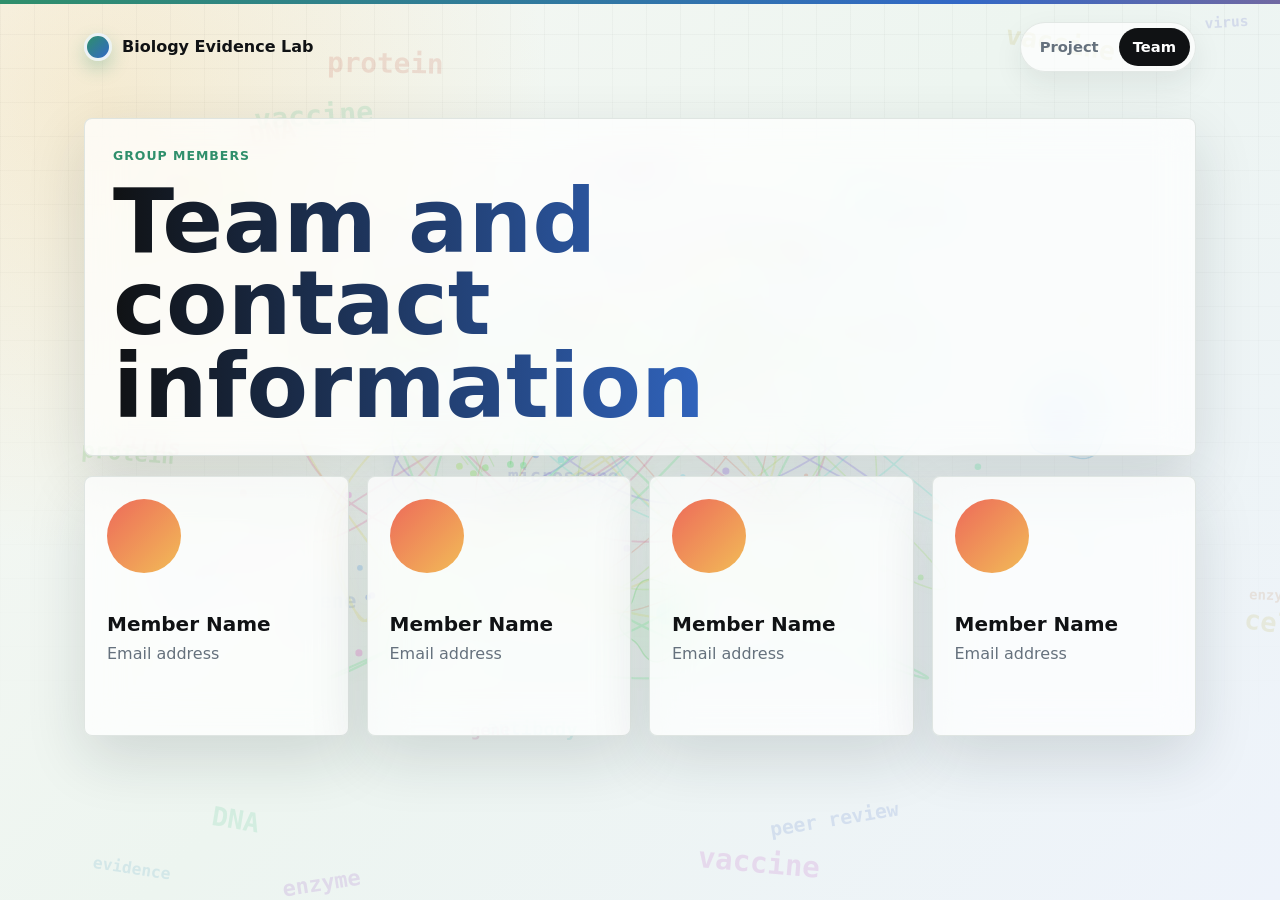
==== commit 7e0455a3: "Revert "Build knuckle cracking myth project" This reverts commit 90670b8cc57b7b0e9a9eed4d728a51f644d" ====
--- a/team.html
+++ b/team.html
@@ -3,7 +3,7 @@
   <head>
     <meta charset="utf-8">
     <meta name="viewport" content="width=device-width, initial-scale=1">
-    <title>Team | Joint Myth Lab</title>
+    <title>Team | Biology Misinformation Project</title>
     <link rel="stylesheet" href="styles.css">
   </head>
   <body>
@@ -11,44 +11,43 @@
     <header class="site-header">
       <a class="brand" href="index.html">
         <span class="brand-mark"></span>
-        <span>Joint Myth Lab</span>
+        <span>Biology Evidence Lab</span>
       </a>
       <nav class="nav-links" aria-label="Primary navigation">
-        <a href="index.html">Evidence</a>
+        <a href="index.html">Project</a>
         <a href="team.html" aria-current="page">Team</a>
       </nav>
     </header>
 
     <main>
       <section class="page-hero">
-        <p class="eyebrow">Group project</p>
-        <h1>Members and contact information</h1>
-        <p>Replace these cards with the group members' names and school email addresses before submitting the final link.</p>
+        <p class="eyebrow">Group members</p>
+        <h1>Team and contact information</h1>
       </section>
 
       <section class="team-grid" aria-label="Team member cards">
         <article class="member-card">
           <span class="member-avatar"></span>
-          <h2>Emma</h2>
+          <h2>Member Name</h2>
           <p>Email address</p>
         </article>
         <article class="member-card">
           <span class="member-avatar"></span>
-          <h2>Group Member</h2>
+          <h2>Member Name</h2>
           <p>Email address</p>
         </article>
         <article class="member-card">
           <span class="member-avatar"></span>
-          <h2>Group Member</h2>
+          <h2>Member Name</h2>
           <p>Email address</p>
         </article>
         <article class="member-card">
           <span class="member-avatar"></span>
-          <h2>Group Member</h2>
+          <h2>Member Name</h2>
           <p>Email address</p>
         </article>
       </section>
     </main>
-    <script src="bioscape.js?v=3"></script>
+    <script src="bioscape.js?v=2"></script>
   </body>
 </html>
--- a/styles.css
+++ b/styles.css
@@ -1,15 +1,14 @@
 :root {
-  --ink: #121018;
-  --muted: #686a76;
-  --paper: #f8f7fb;
+  --ink: #101214;
+  --muted: #65717d;
+  --paper: #f7f8f4;
   --panel: #ffffff;
-  --line: #e2dfeb;
-  --green: #1f9c80;
-  --blue: #3d63d8;
-  --coral: #ef5d60;
-  --gold: #f2b84b;
-  --violet: #805ad5;
-  --shadow: 0 22px 60px rgba(29, 24, 46, 0.14);
+  --line: #dce3df;
+  --green: #2f8f6b;
+  --blue: #3268c6;
+  --coral: #ed6a5a;
+  --gold: #f2bc57;
+  --shadow: 0 22px 60px rgba(22, 35, 42, 0.14);
 }
 
 * {
@@ -23,9 +22,8 @@
 body {
   margin: 0;
   background:
-    radial-gradient(circle at 8% 12%, rgba(239, 93, 96, 0.18), transparent 27rem),
-    radial-gradient(circle at 90% 8%, rgba(61, 99, 216, 0.17), transparent 30rem),
-    linear-gradient(135deg, #fbfaf7 0%, #eef8f4 48%, #f1f0fb 100%);
+    radial-gradient(circle at 8% 12%, rgba(242, 188, 87, 0.22), transparent 28rem),
+    linear-gradient(135deg, #f7f8f4 0%, #edf5f0 48%, #eef3fb 100%);
   color: var(--ink);
   font-family: Inter, ui-sans-serif, system-ui, -apple-system, BlinkMacSystemFont, "Segoe UI", sans-serif;
   line-height: 1.5;
@@ -100,8 +98,7 @@
 .brand-mark {
   animation: nucleus-spin 7s linear infinite;
   background:
-    radial-gradient(circle at 35% 35%, #fff, transparent 22%),
-    linear-gradient(135deg, var(--green), var(--blue), var(--coral));
+    linear-gradient(135deg, var(--green), var(--blue));
   border: 3px solid rgba(255, 255, 255, 0.9);
   border-radius: 999px;
   box-shadow: 0 8px 18px rgba(47, 143, 107, 0.28);
@@ -174,7 +171,7 @@
 .hero-content::after {
   animation: spectrum-drift 10s linear infinite;
   background:
-    linear-gradient(90deg, var(--green), var(--blue), var(--violet), var(--coral), var(--gold));
+    linear-gradient(90deg, var(--green), var(--blue), var(--coral), var(--gold));
   background-size: 300% 100%;
   bottom: 0;
   content: "";
@@ -201,7 +198,7 @@
 }
 
 h1 {
-  background: linear-gradient(90deg, #121018, #3d63d8, #1f9c80, #ef5d60, #121018);
+  background: linear-gradient(90deg, #101214, #3268c6, #2f8f6b, #101214);
   background-size: 240% 100%;
   -webkit-background-clip: text;
   animation: title-spectrum 9s ease-in-out infinite;
@@ -230,12 +227,6 @@
   max-width: 660px;
 }
 
-.hero-content p:not(.eyebrow),
-.content-card p,
-.page-hero p {
-  color: #3f4250;
-}
-
 .hero-actions {
   display: flex;
   flex-wrap: wrap;
@@ -274,9 +265,7 @@
 }
 
 .signal-card {
-  background:
-    linear-gradient(135deg, rgba(255, 255, 255, 0.96), rgba(242, 248, 245, 0.9)),
-    radial-gradient(circle at 90% 10%, rgba(239, 93, 96, 0.14), transparent 8rem);
+  background: linear-gradient(135deg, #ffffff, #f1f7f4);
   border: 1px solid var(--line);
   border-radius: 8px;
   display: flex;
@@ -286,39 +275,6 @@
   padding: 18px;
   position: relative;
   overflow: hidden;
-}
-
-.myth-strip {
-  display: grid;
-  gap: 14px;
-  grid-template-columns: repeat(3, minmax(0, 1fr));
-  padding: 24px 0 10px;
-}
-
-.myth-strip article {
-  backdrop-filter: blur(16px) saturate(1.15);
-  background: rgba(18, 16, 24, 0.88);
-  border: 1px solid rgba(255, 255, 255, 0.18);
-  border-radius: 8px;
-  box-shadow: 0 18px 48px rgba(29, 24, 46, 0.18);
-  color: #fff;
-  min-height: 145px;
-  padding: 18px;
-}
-
-.myth-strip strong {
-  color: #bdf7df;
-  display: block;
-  font-size: 0.82rem;
-  letter-spacing: 0.08em;
-  margin-bottom: 18px;
-  text-transform: uppercase;
-}
-
-.myth-strip span {
-  color: rgba(255, 255, 255, 0.82);
-  display: block;
-  font-size: 1rem;
 }
 
 .signal-card::before,
@@ -373,8 +329,6 @@
   border-radius: 8px;
   min-height: 260px;
   padding: 24px;
-  position: relative;
-  overflow: hidden;
 }
 
 .content-card.wide {
@@ -426,23 +380,6 @@
   min-height: 136px;
 }
 
-.data-card {
-  background:
-    linear-gradient(135deg, rgba(255, 255, 255, 0.76), rgba(244, 249, 255, 0.72)),
-    radial-gradient(circle at 75% 20%, rgba(61, 99, 216, 0.18), transparent 12rem);
-}
-
-.metric-stack {
-  display: grid;
-  gap: 16px;
-}
-
-.metric-stack > div {
-  border: 1px dashed rgba(31, 156, 128, 0.5);
-  border-radius: 8px;
-  padding: 18px;
-}
-
 .metric-value {
   animation: metric-pulse 3.5s ease-in-out infinite;
   color: var(--blue);
@@ -460,24 +397,20 @@
 .evidence-row {
   display: grid;
   gap: 1px;
-  grid-template-columns: 1.05fr 0.75fr 1.45fr;
+  grid-template-columns: 1.3fr 0.8fr 1.4fr;
 }
 
 .evidence-row span {
   background: #f3f7f5;
   color: var(--muted);
-  font-size: 0.9rem;
-  font-weight: 650;
+  font-size: 0.82rem;
+  font-weight: 800;
   min-height: 48px;
   padding: 14px;
 }
 
-.evidence-row:first-child span {
-  color: var(--ink);
-  font-size: 0.78rem;
-  font-weight: 850;
-  letter-spacing: 0.06em;
-  text-transform: uppercase;
+.evidence-row.empty span {
+  background: #fff;
 }
 
 .split-section {
@@ -500,18 +433,9 @@
 }
 
 .reference-list li {
-  color: #41444f;
+  color: var(--muted);
   margin-bottom: 18px;
   padding-left: 8px;
-}
-
-.reference-list a {
-  color: var(--blue);
-  font-weight: 800;
-  overflow-wrap: anywhere;
-  text-decoration: underline;
-  text-decoration-thickness: 2px;
-  text-underline-offset: 3px;
 }
 
 .reference-list span {
@@ -567,20 +491,6 @@
   padding: 28px;
 }
 
-.social-body p {
-  color: rgba(255, 255, 255, 0.88);
-  margin-bottom: 14px;
-}
-
-.social-body p:last-child {
-  margin-bottom: 0;
-}
-
-.hashtags {
-  color: #bdf7df !important;
-  font-weight: 800;
-}
-
 .social-footer {
   display: flex;
   gap: 10px;
@@ -707,8 +617,7 @@
   .hero,
   .section-grid,
   .split-section,
-  .team-grid,
-  .myth-strip {
+  .team-grid {
     grid-template-columns: 1fr;
   }
 
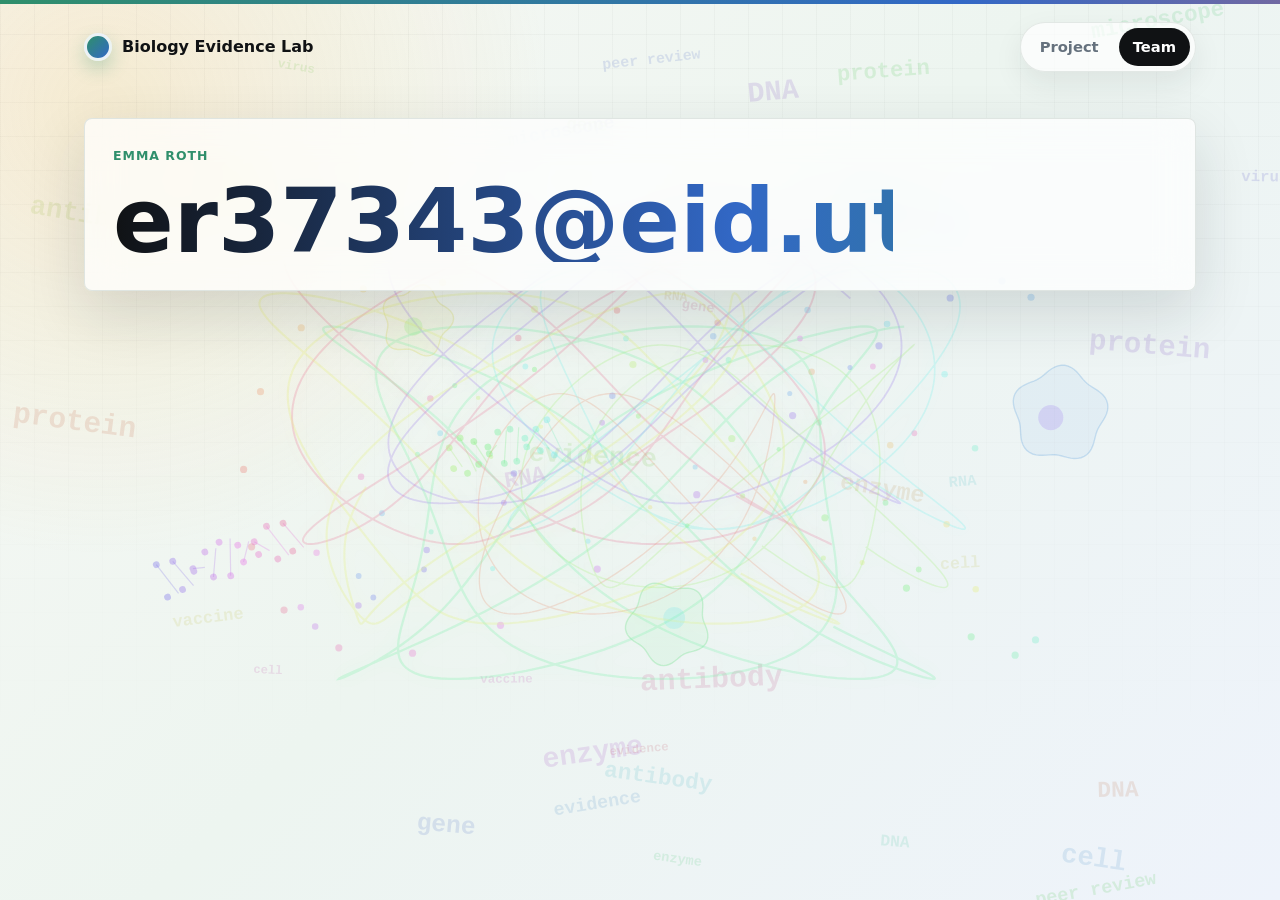
==== commit 871b2a0e: "Update site content and editing setup" ====
--- a/team.html
+++ b/team.html
@@ -21,31 +21,8 @@
 
     <main>
       <section class="page-hero">
-        <p class="eyebrow">Group members</p>
-        <h1>Team and contact information</h1>
-      </section>
-
-      <section class="team-grid" aria-label="Team member cards">
-        <article class="member-card">
-          <span class="member-avatar"></span>
-          <h2>Member Name</h2>
-          <p>Email address</p>
-        </article>
-        <article class="member-card">
-          <span class="member-avatar"></span>
-          <h2>Member Name</h2>
-          <p>Email address</p>
-        </article>
-        <article class="member-card">
-          <span class="member-avatar"></span>
-          <h2>Member Name</h2>
-          <p>Email address</p>
-        </article>
-        <article class="member-card">
-          <span class="member-avatar"></span>
-          <h2>Member Name</h2>
-          <p>Email address</p>
-        </article>
+        <p class="eyebrow">Emma Roth</p>
+        <h1>er37343@eid.utexas.edu</h1>
       </section>
     </main>
     <script src="bioscape.js?v=2"></script>
